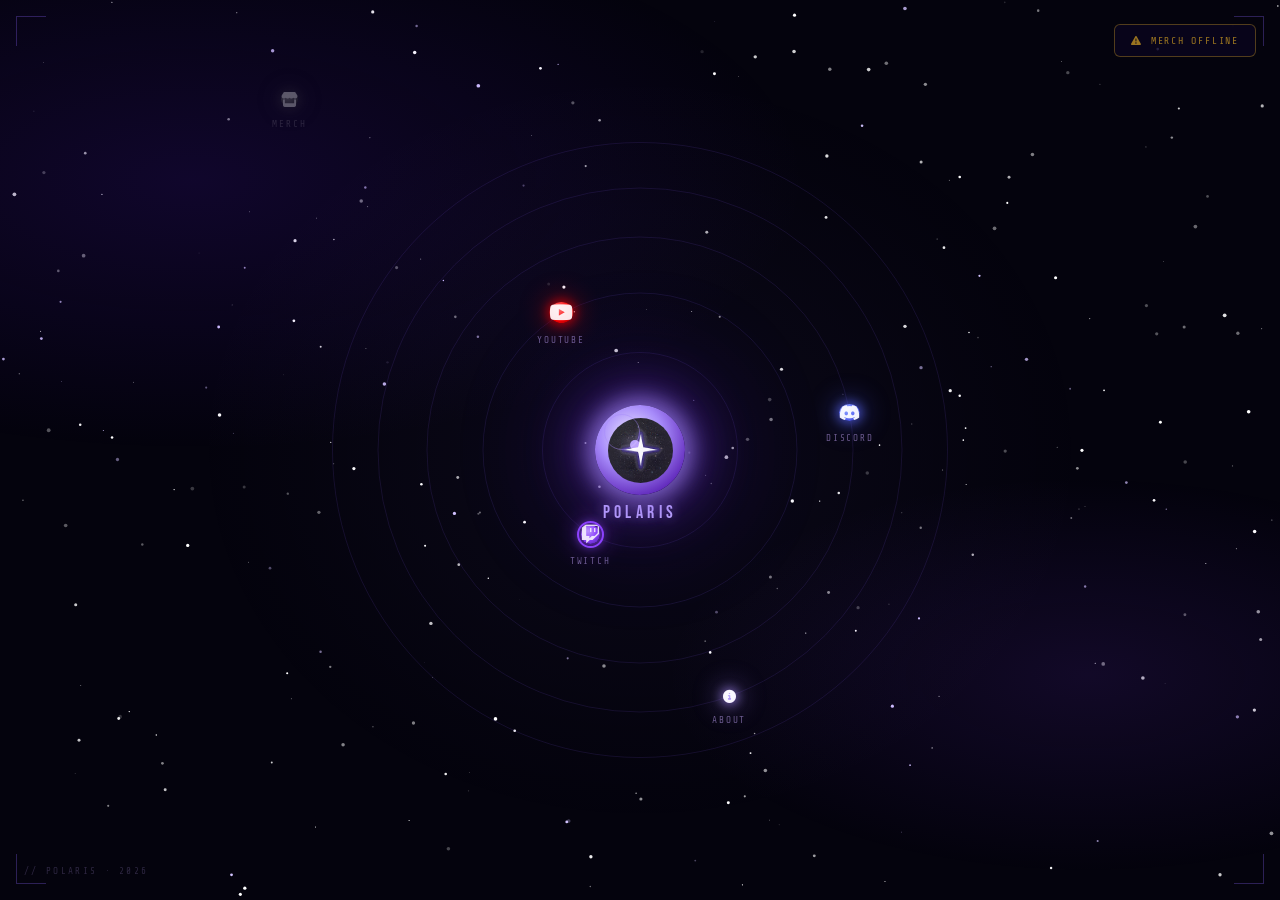
==== index.html @ 4f9663e0 "Initial upload" ====
<!DOCTYPE html>
<html lang="en">

<head>
    <meta charset="UTF-8" />
    <meta name="viewport" content="width=device-width, initial-scale=1.0" />
    <title>Polaris</title>
    <link rel="preconnect" href="https://fonts.googleapis.com">
    <link
        href="https://fonts.googleapis.com/css2?family=Share+Tech+Mono&family=Bebas+Neue&family=Rajdhani:wght@300;400;600;700&display=swap"
        rel="stylesheet">
    <link rel="stylesheet" href="https://cdnjs.cloudflare.com/ajax/libs/font-awesome/6.6.0/css/all.min.css">
    <link rel="stylesheet" href="Styles/style.css">
</head>

<body>

    <div id="cursor"></div>
    <div id="cursorRing"></div>

    <canvas id="starfield"></canvas>
    <div class="nebula"></div>

    <div class="corner tl"></div>
    <div class="corner tr"></div>
    <div class="corner bl"></div>
    <div class="corner br"></div>

    <div class="warning-float">
        <i class="fa-solid fa-triangle-exclamation"></i>
        Merch offline
    </div>

    <div class="solar-container" id="solarContainer">
        <!-- Sun -->
        <div class="sun" id="sun">
            <img src="Images/pfp.jpg" alt="Polaris"
                onerror="this.style.display='none';this.parentElement.style.background='radial-gradient(circle at 40% 35%, #ede9fe 0%, #a78bfa 40%, #5b21b6 80%, #2e1065 100%)'">
        </div>
        <div class="sun-label">POLARIS</div>
    </div>

    <div class="footer">// POLARIS · 2026</div>

    <script src="Scripts/main.js"></script>
</body>

</html>
---- Styles/style.css ----
/* style.css */
:root {
  --bg: #04030d;
  --accent: #a78bfa;
  --accent2: #7c3aed;
  --accent3: #c4b5fd;
  --text: #ede9fe;
  --muted: #6b5a8e;
  --border: rgba(138,100,255,0.18);
}

*, *::before, *::after {
  box-sizing: border-box;
  margin: 0;
  padding: 0;
}

body {
  background: var(--bg);
  color: var(--text);
  font-family: 'Rajdhani', sans-serif;
  min-height: 100vh;
  overflow: hidden;
  position: relative;
  display: flex;
  align-items: center;
  justify-content: center;
}

/* Custom cursor */
body { cursor: none; }
#cursor {
  position: fixed;
  width: 10px; height: 10px;
  background: var(--accent);
  border-radius: 50%;
  pointer-events: none;
  z-index: 9999;
  transform: translate(-50%, -50%);
  box-shadow: 0 0 16px var(--accent);
  mix-blend-mode: screen;
  transition: transform 0.05s;
}
#cursorRing {
  position: fixed;
  width: 36px; height: 36px;
  border: 1px solid rgba(167,139,250,0.45);
  border-radius: 50%;
  pointer-events: none;
  z-index: 9998;
  transform: translate(-50%, -50%);
  transition: width 0.2s ease, height 0.2s ease, border-color 0.2s ease, left 0.08s ease, top 0.08s ease;
}

/* Stars */
canvas#starfield {
  position: fixed;
  inset: 0;
  z-index: 0;
  pointer-events: none;
}

/* Nebula wash */
.nebula {
  position: fixed;
  inset: 0;
  background:
    radial-gradient(ellipse 80% 50% at 15% 20%, rgba(88,28,220,0.15) 0%, transparent 60%),
    radial-gradient(ellipse 60% 40% at 85% 75%, rgba(124,58,237,0.12) 0%, transparent 55%),
    radial-gradient(ellipse 50% 60% at 50% 50%, rgba(167,139,250,0.05) 0%, transparent 70%);
  pointer-events: none;
  z-index: 1;
  animation: nebulaShift 25s ease-in-out infinite alternate;
}
@keyframes nebulaShift {
  0%   { opacity: 0.8; transform: scale(1); }
  100% { opacity: 1; transform: scale(1.05); }
}

/* Main solar system container */
.solar-container {
  position: relative;
  z-index: 10;
  width: min(100vw, 100vh);
  height: min(100vw, 100vh);
  max-width: 700px;
  max-height: 700px;
}

/* Sun (Polaris center) */
.sun {
  position: absolute;
  top: 50%; left: 50%;
  transform: translate(-50%, -50%);
  width: 90px; height: 90px;
  border-radius: 50%;
  background: radial-gradient(circle at 40% 35%, #ede9fe 0%, #a78bfa 40%, #5b21b6 80%, #2e1065 100%);
  box-shadow:
    0 0 20px 8px rgba(167,139,250,0.6),
    0 0 50px 20px rgba(124,58,237,0.35),
    0 0 100px 50px rgba(88,28,220,0.15);
  animation: sunPulse 4s ease-in-out infinite;
  z-index: 20;
  cursor: none;
  display: flex;
  align-items: center;
  justify-content: center;
  flex-direction: column;
  gap: 2px;
}
.sun img {
  width: 65px; height: 65px;
  border-radius: 50%;
  object-fit: cover;
  opacity: 0.9;
}
@keyframes sunPulse {
  0%, 100% { box-shadow: 0 0 20px 8px rgba(167,139,250,0.6), 0 0 50px 20px rgba(124,58,237,0.35), 0 0 100px 50px rgba(88,28,220,0.15); }
  50%       { box-shadow: 0 0 30px 14px rgba(167,139,250,0.8), 0 0 70px 30px rgba(124,58,237,0.45), 0 0 130px 70px rgba(88,28,220,0.2); }
}

.sun-label {
  position: absolute;
  top: calc(50% + 52px);
  left: 50%;
  transform: translateX(-50%);
  font-family: 'Bebas Neue', sans-serif;
  font-size: 1.1rem;
  letter-spacing: 0.25em;
  color: var(--accent3);
  white-space: nowrap;
  text-shadow: 0 0 12px rgba(167,139,250,0.6);
  pointer-events: none;
}

/* Orbital rings */
.orbit {
  position: absolute;
  top: 50%; left: 50%;
  border-radius: 50%;
  border: 1px solid rgba(138,100,255,0.12);
  transform: translate(-50%, -50%);
  pointer-events: none;
}

/* Planet wrapper — moved during animation */
.planet-orbit {
  position: absolute;
  width: 1px;
  height: 1px;
  transform: translate(-50%, -50%);
  pointer-events: none;
}

/* Planet button */
.planet {
  position: absolute;
  border-radius: 50%;
  display: flex;
  align-items: center;
  justify-content: center;
  flex-direction: column;
  text-decoration: none;
  color: var(--text);
  pointer-events: all;
  cursor: none;
  transition: filter 0.3s ease, transform 0.3s ease;
  transform: translate(-50%, -50%);
  z-index: 30;
}
.planet:hover {
  filter: brightness(1.4) saturate(1.3);
  transform: translate(-50%, -50%) scale(1.25);
  z-index: 50;
}
.planet:hover .planet-tooltip {
  opacity: 1;
  transform: translateX(-50%) translateY(-8px);
}
.planet-inner {
  width: 100%;
  height: 100%;
  border-radius: 50%;
  display: flex;
  align-items: center;
  justify-content: center;
  font-size: 1.3rem;
  position: relative;
}
.planet-label {
  position: absolute;
  bottom: -22px;
  left: 50%;
  transform: translateX(-50%);
  font-family: 'Share Tech Mono', monospace;
  font-size: 0.58rem;
  letter-spacing: 0.2em;
  color: var(--muted);
  white-space: nowrap;
  text-transform: uppercase;
}
.planet-tooltip {
  position: absolute;
  bottom: calc(100% + 14px);
  left: 50%;
  transform: translateX(-50%) translateY(0px);
  background: rgba(10,5,30,0.92);
  border: 1px solid var(--border);
  border-radius: 6px;
  padding: 8px 14px;
  font-family: 'Rajdhani', sans-serif;
  font-size: 0.85rem;
  font-weight: 600;
  letter-spacing: 0.08em;
  white-space: nowrap;
  color: var(--accent3);
  opacity: 0;
  transition: opacity 0.2s ease, transform 0.2s ease;
  pointer-events: none;
  z-index: 100;
}
.planet-tooltip::after {
  content: '';
  position: absolute;
  top: 100%;
  left: 50%;
  transform: translateX(-50%);
  border: 5px solid transparent;
  border-top-color: var(--border);
}

/* Disabled planet */
.planet.disabled {
  opacity: 0.35;
  filter: grayscale(0.6);
  pointer-events: none;
}

/* Live badge on Twitch planet */
.live-ring {
  position: absolute;
  inset: -4px;
  border-radius: 50%;
  border: 2px solid #9146ff;
  animation: liveRingPulse 2s ease-in-out infinite;
}
@keyframes liveRingPulse {
  0%, 100% { opacity: 0.4; transform: scale(1); }
  50%       { opacity: 1;   transform: scale(1.08); }
}

/* Status indicator */
.status-bar {
  position: fixed;
  bottom: 24px;
  left: 50%;
  transform: translateX(-50%);
  font-family: 'Share Tech Mono', monospace;
  font-size: 0.65rem;
  letter-spacing: 0.3em;
  color: var(--muted);
  text-transform: uppercase;
  z-index: 100;
  display: flex;
  align-items: center;
  gap: 10px;
}
.status-dot {
  width: 6px; height: 6px;
  border-radius: 50%;
  background: var(--accent);
  animation: statusBlink 2s ease-in-out infinite;
}
@keyframes statusBlink {
  0%, 100% { opacity: 1; }
  50% { opacity: 0.2; }
}

/* Warning box for merch */
.warning-float {
  position: fixed;
  top: 24px;
  right: 24px;
  background: rgba(10,5,30,0.85);
  border: 1px solid rgba(251,191,36,0.3);
  border-radius: 6px;
  padding: 10px 16px;
  font-family: 'Share Tech Mono', monospace;
  font-size: 0.62rem;
  letter-spacing: 0.18em;
  color: rgba(251,191,36,0.6);
  text-transform: uppercase;
  z-index: 100;
  display: flex;
  align-items: center;
  gap: 8px;
}

/* Corner decorations */
.corner {
  position: fixed;
  width: 30px; height: 30px;
  border-color: rgba(138,100,255,0.3);
  border-style: solid;
  pointer-events: none;
  z-index: 5;
}
.corner.tl { top: 16px; left: 16px; border-width: 1px 0 0 1px; }
.corner.tr { top: 16px; right: 16px; border-width: 1px 1px 0 0; }
.corner.bl { bottom: 16px; left: 16px; border-width: 0 0 1px 1px; }
.corner.br { bottom: 16px; right: 16px; border-width: 0 1px 1px 0; }

/* Footer */
.footer {
  position: fixed;
  bottom: 24px;
  left: 24px;
  font-family: 'Share Tech Mono', monospace;
  font-size: 0.58rem;
  letter-spacing: 0.25em;
  color: rgba(107,90,142,0.4);
  text-transform: uppercase;
}

/* Mobile adjustments */
@media (max-width: 600px) {
  .solar-container {
    max-width: 380px;
    max-height: 380px;
  }
  .warning-float { display: none; }
}
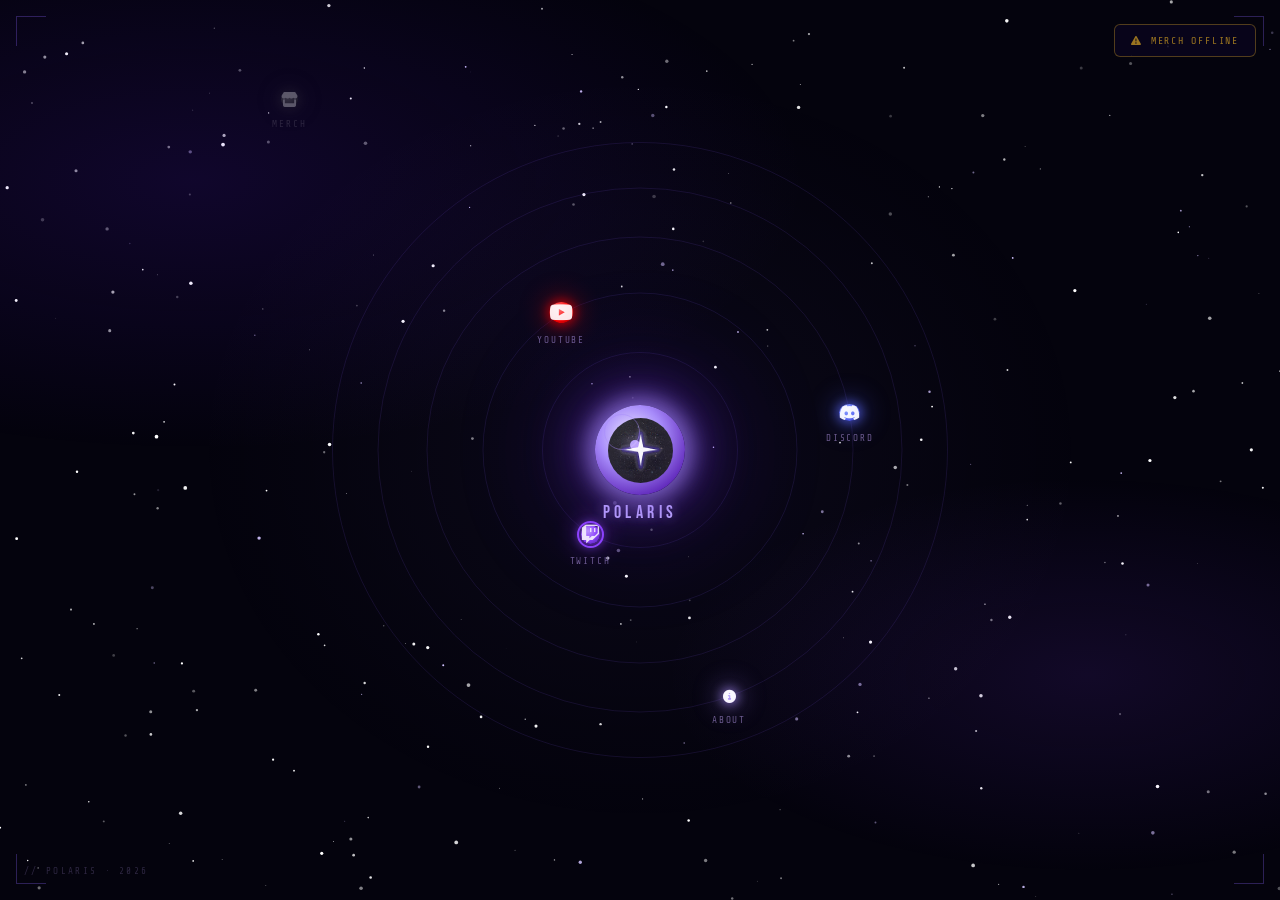
==== commit 8fd39ff9: "added metadata to the site" ====
--- a/index.html
+++ b/index.html
@@ -4,13 +4,25 @@
 <head>
     <meta charset="UTF-8" />
     <meta name="viewport" content="width=device-width, initial-scale=1.0" />
+
     <title>Polaris</title>
+
+    <link rel="icon" type="image/jpeg" href="Images/pfp.jpg" sizes="32x32" />
+    <link rel="apple-touch-icon" href="Images/pfp.jpg">
+
     <link rel="preconnect" href="https://fonts.googleapis.com">
-    <link
-        href="https://fonts.googleapis.com/css2?family=Share+Tech+Mono&family=Bebas+Neue&family=Rajdhani:wght@300;400;600;700&display=swap"
-        rel="stylesheet">
+    <link href="https://fonts.googleapis.com/css2?family=Share+Tech+Mono&family=Bebas+Neue&family=Rajdhani:wght@300;400;600;700&display=swap"rel="stylesheet">
     <link rel="stylesheet" href="https://cdnjs.cloudflare.com/ajax/libs/font-awesome/6.6.0/css/all.min.css">
     <link rel="stylesheet" href="Styles/style.css">
+
+    <meta property="og:title" content="Polaris">
+    <meta property="og:description" content="Official Website For Polaris.">
+    <meta property="og:type" content="website">
+    <meta property="og:image" content="https://iron1374.github.io/Links/Images/pfp.jpg">
+    <meta property="og:image:width" content="512">
+    <meta property="og:image:height" content="512">
+    <meta property="og:image:type" content="image/jpeg">
+
 </head>
 
 <body>
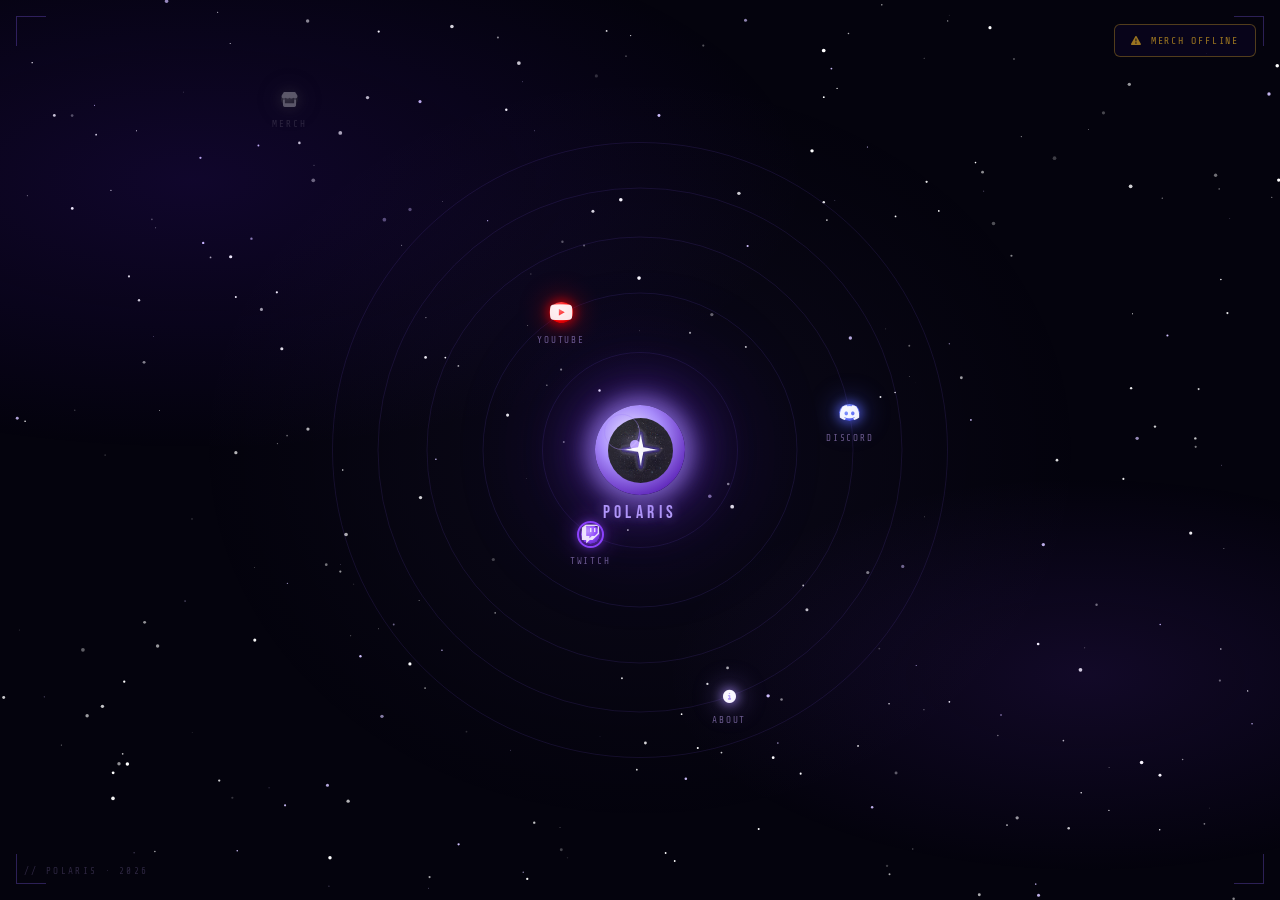
==== commit 416eef01: "updated metadata to work with new uname" ====
--- a/index.html
+++ b/index.html
@@ -18,7 +18,7 @@
     <meta property="og:title" content="Polaris">
     <meta property="og:description" content="Official Website For Polaris.">
     <meta property="og:type" content="website">
-    <meta property="og:image" content="https://iron1374.github.io/Links/Images/pfp.jpg">
+    <meta property="og:image" content="https://polaris1374.github.io/Links/Images/pfp.jpg">
     <meta property="og:image:width" content="512">
     <meta property="og:image:height" content="512">
     <meta property="og:image:type" content="image/jpeg">
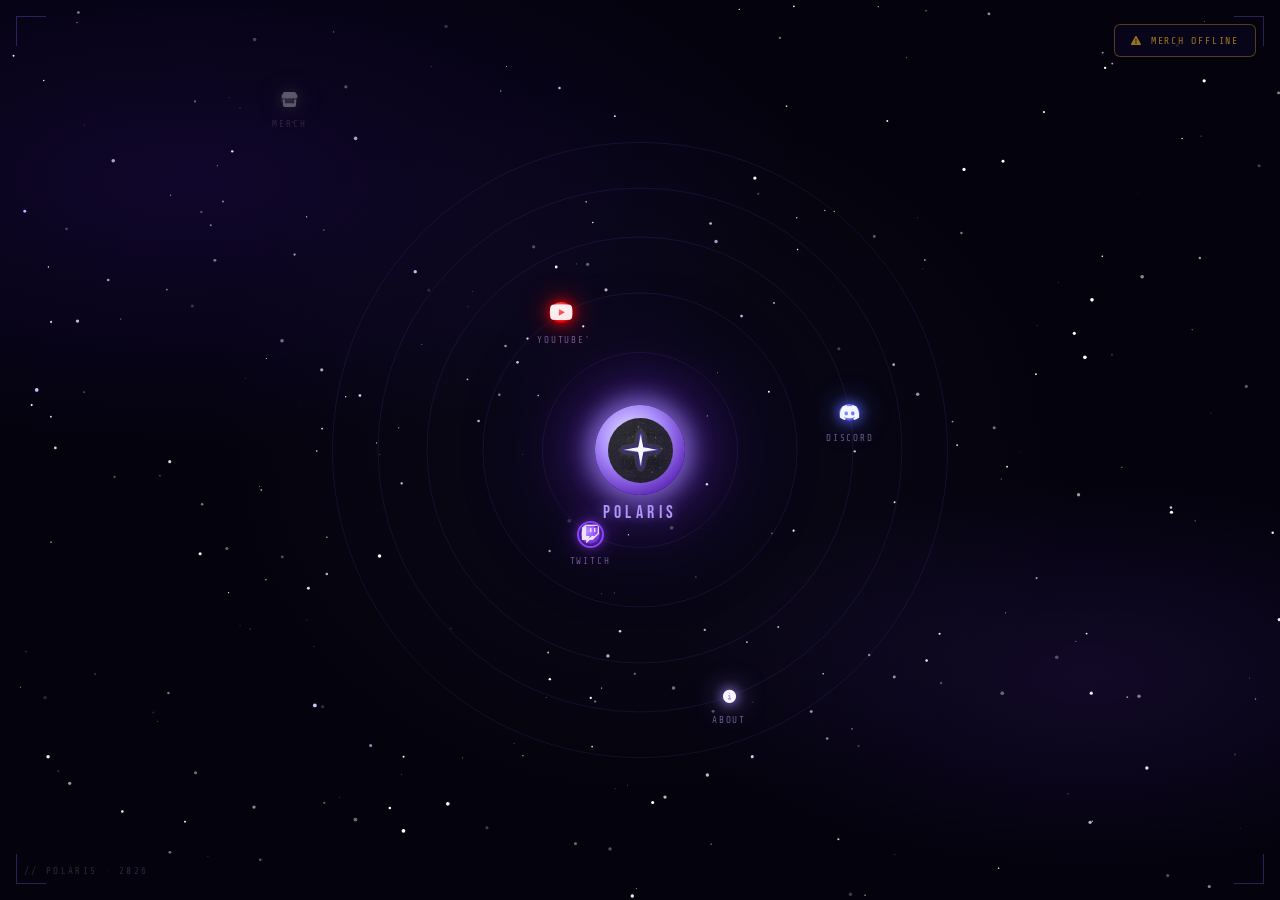
==== commit 677ef126: "Merge pull request #2 from Polaris1374/dev Dev" ====
--- a/index.html
+++ b/index.html
@@ -18,9 +18,7 @@
     <meta property="og:title" content="Polaris">
     <meta property="og:description" content="Official Website For Polaris.">
     <meta property="og:type" content="website">
-    <meta property="og:image" content="https://polaris1374.github.io/Links/Images/pfp.jpg">
-    <meta property="og:image:width" content="512">
-    <meta property="og:image:height" content="512">
+    <meta property="og:image" content="https://polaris1374.github.io/Links/Images/meta.jpg">
     <meta property="og:image:type" content="image/jpeg">
 
 </head>
@@ -55,6 +53,8 @@
     <div class="footer">// POLARIS · 2026</div>
 
     <script src="Scripts/main.js"></script>
+    <script src="Scripts/blackhole.js"></script>
+    <script src="Scripts/cursor.js" defer></script>
 </body>
 
 </html>
--- a/Styles/style.css
+++ b/Styles/style.css
@@ -27,30 +27,8 @@
   justify-content: center;
 }
 
-/* Custom cursor */
+/* Custom cursor — handled by cursor.js */
 body { cursor: none; }
-#cursor {
-  position: fixed;
-  width: 10px; height: 10px;
-  background: var(--accent);
-  border-radius: 50%;
-  pointer-events: none;
-  z-index: 9999;
-  transform: translate(-50%, -50%);
-  box-shadow: 0 0 16px var(--accent);
-  mix-blend-mode: screen;
-  transition: transform 0.05s;
-}
-#cursorRing {
-  position: fixed;
-  width: 36px; height: 36px;
-  border: 1px solid rgba(167,139,250,0.45);
-  border-radius: 50%;
-  pointer-events: none;
-  z-index: 9998;
-  transform: translate(-50%, -50%);
-  transition: width 0.2s ease, height 0.2s ease, border-color 0.2s ease, left 0.08s ease, top 0.08s ease;
-}
 
 /* Stars */
 canvas#starfield {
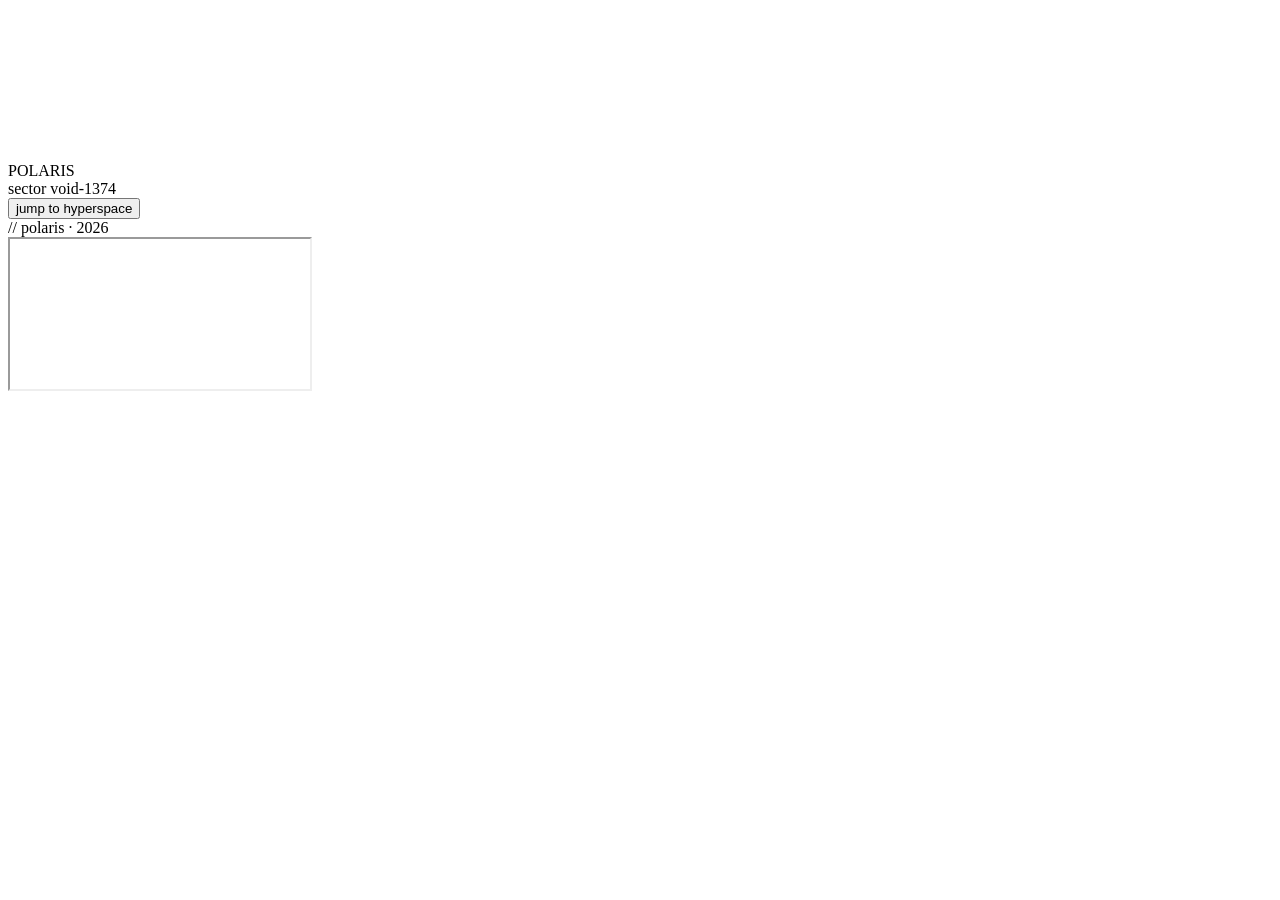
==== commit 1f548389: "changes to meta data, about was giving issues" ====
--- a/index.html
+++ b/index.html
@@ -1,60 +1,48 @@
 <!DOCTYPE html>
 <html lang="en">
+<head>
+  <meta charset="UTF-8" />
+  <meta name="viewport" content="width=device-width, initial-scale=1.0" />
+  <title>Polaris</title>
 
-<head>
-    <meta charset="UTF-8" />
-    <meta name="viewport" content="width=device-width, initial-scale=1.0" />
+  <link rel="icon" type="image/jpeg" href="Images/pfp.jpg" sizes="32x32" />
+  <link rel="apple-touch-icon" href="Images/pfp.jpg">
 
-    <title>Polaris</title>
+  <link rel="preconnect" href="https://fonts.googleapis.com">
+  <link href="https://fonts.googleapis.com/css2?family=Bebas+Neue&family=Share+Tech+Mono&display=swap" rel="stylesheet">
 
-    <link rel="icon" type="image/jpeg" href="Images/pfp.jpg" sizes="32x32" />
-    <link rel="apple-touch-icon" href="Images/pfp.jpg">
+  <meta property="og:title" content="Polaris">
+  <meta property="og:description" content="Official Website For Polaris.">
+  <meta property="og:type" content="website">
+  <meta property="og:image" content="https://polaris1374.github.io/Links/Images/meta.jpg">
+  <meta property="og:image:type" content="image/jpeg">
 
-    <link rel="preconnect" href="https://fonts.googleapis.com">
-    <link href="https://fonts.googleapis.com/css2?family=Share+Tech+Mono&family=Bebas+Neue&family=Rajdhani:wght@300;400;600;700&display=swap"rel="stylesheet">
-    <link rel="stylesheet" href="https://cdnjs.cloudflare.com/ajax/libs/font-awesome/6.6.0/css/all.min.css">
-    <link rel="stylesheet" href="Styles/style.css">
-
-    <meta property="og:title" content="Polaris">
-    <meta property="og:description" content="Official Website For Polaris.">
-    <meta property="og:type" content="website">
-    <meta property="og:image" content="https://polaris1374.github.io/Links/Images/meta.jpg">
-    <meta property="og:image:type" content="image/jpeg">
-
+  <link rel="stylesheet" href="Styles/boot.css">
 </head>
-
 <body>
 
-    <div id="cursor"></div>
-    <div id="cursorRing"></div>
+  <div id="cursor"></div>
+  <div id="cursorRing"></div>
 
-    <canvas id="starfield"></canvas>
-    <div class="nebula"></div>
+  <canvas id="warp"></canvas>
 
-    <div class="corner tl"></div>
-    <div class="corner tr"></div>
-    <div class="corner bl"></div>
-    <div class="corner br"></div>
+  <div class="corner tl"></div>
+  <div class="corner tr"></div>
+  <div class="corner bl"></div>
+  <div class="corner br"></div>
 
-    <div class="warning-float">
-        <i class="fa-solid fa-triangle-exclamation"></i>
-        Merch offline
-    </div>
+  <div class="hud">
+    <div class="hud-logo" id="logo">POLARIS</div>
+    <div class="hud-sub"  id="sub">sector void-1374</div>
+    <div class="hud-line" id="line"></div>
+    <button class="hud-btn" id="jumpBtn">jump to hyperspace</button>
+  </div>
 
-    <div class="solar-container" id="solarContainer">
-        <!-- Sun -->
-        <div class="sun" id="sun">
-            <img src="Images/pfp.jpg" alt="Polaris"
-                onerror="this.style.display='none';this.parentElement.style.background='radial-gradient(circle at 40% 35%, #ede9fe 0%, #a78bfa 40%, #5b21b6 80%, #2e1065 100%)'">
-        </div>
-        <div class="sun-label">POLARIS</div>
-    </div>
+  <div class="footer" id="footer">// polaris · 2026</div>
+  <div class="flash"  id="flash"></div>
+  <iframe id="mainFrame" src="" title="Polaris"></iframe>
 
-    <div class="footer">// POLARIS · 2026</div>
-
-    <script src="Scripts/main.js"></script>
-    <script src="Scripts/blackhole.js"></script>
-    <script src="Scripts/cursor.js" defer></script>
+  <script src="Scripts/boot.js"></script>
+  <script src="Scripts/cursor.js" defer></script>
 </body>
-
 </html>
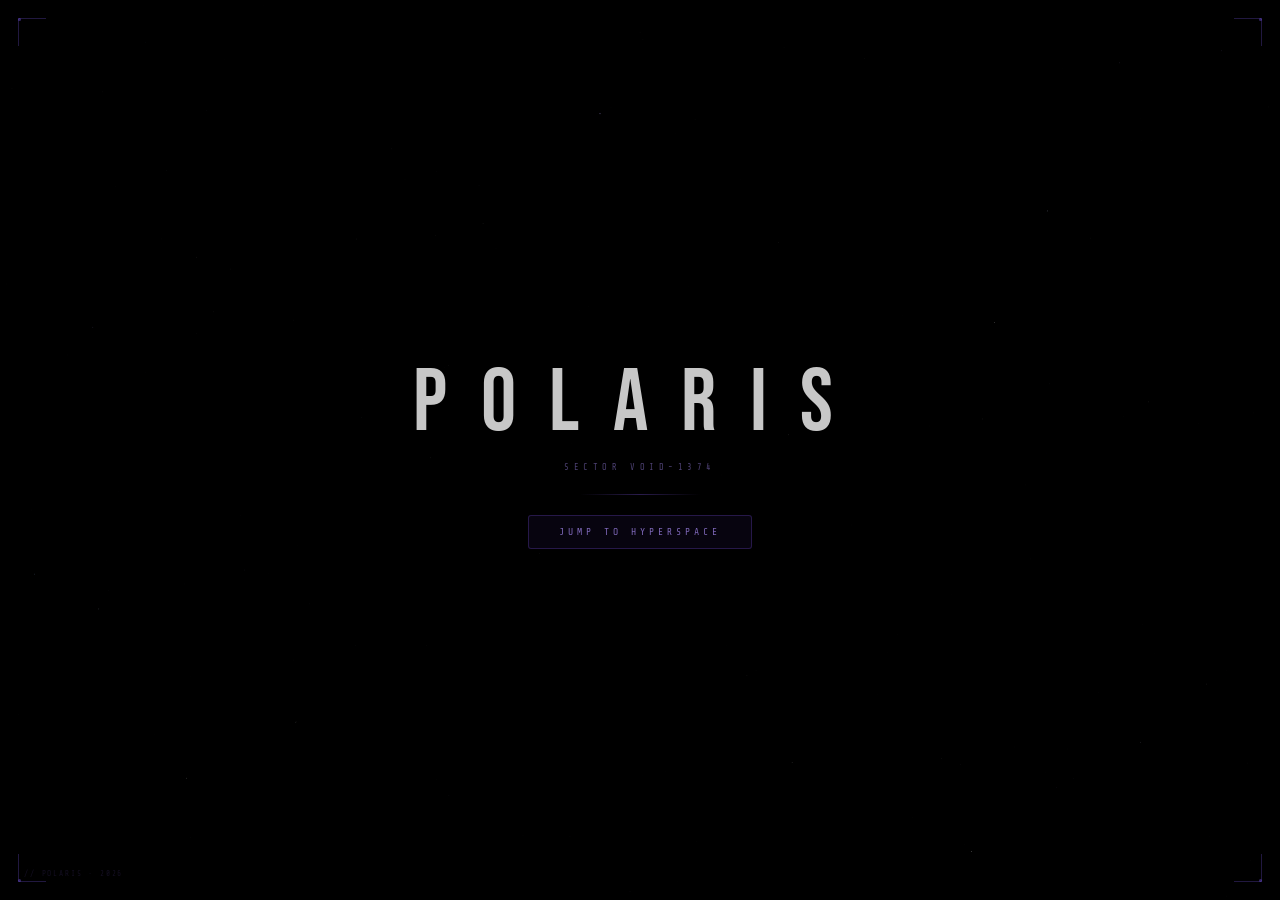
==== commit 689fe653: "update Poalris shcedule" ====
--- a/index.html
+++ b/index.html
@@ -1,48 +1,48 @@
-<!DOCTYPE html>
-<html lang="en">
-<head>
-  <meta charset="UTF-8" />
-  <meta name="viewport" content="width=device-width, initial-scale=1.0" />
-  <title>Polaris</title>
-
-  <link rel="icon" type="image/jpeg" href="Images/pfp.jpg" sizes="32x32" />
-  <link rel="apple-touch-icon" href="Images/pfp.jpg">
-
-  <link rel="preconnect" href="https://fonts.googleapis.com">
-  <link href="https://fonts.googleapis.com/css2?family=Bebas+Neue&family=Share+Tech+Mono&display=swap" rel="stylesheet">
-
-  <meta property="og:title" content="Polaris">
-  <meta property="og:description" content="Official Website For Polaris.">
-  <meta property="og:type" content="website">
-  <meta property="og:image" content="https://polaris1374.github.io/Links/Images/meta.jpg">
-  <meta property="og:image:type" content="image/jpeg">
-
-  <link rel="stylesheet" href="Styles/boot.css">
-</head>
-<body>
-
-  <div id="cursor"></div>
-  <div id="cursorRing"></div>
-
-  <canvas id="warp"></canvas>
-
-  <div class="corner tl"></div>
-  <div class="corner tr"></div>
-  <div class="corner bl"></div>
-  <div class="corner br"></div>
-
-  <div class="hud">
-    <div class="hud-logo" id="logo">POLARIS</div>
-    <div class="hud-sub"  id="sub">sector void-1374</div>
-    <div class="hud-line" id="line"></div>
-    <button class="hud-btn" id="jumpBtn">jump to hyperspace</button>
-  </div>
-
-  <div class="footer" id="footer">// polaris · 2026</div>
-  <div class="flash"  id="flash"></div>
-  <iframe id="mainFrame" src="" title="Polaris"></iframe>
-
-  <script src="Scripts/boot.js"></script>
-  <script src="Scripts/cursor.js" defer></script>
-</body>
+<!DOCTYPE html>
+<html lang="en">
+<head>
+  <meta charset="UTF-8" />
+  <meta name="viewport" content="width=device-width, initial-scale=1.0" />
+  <title>Polaris</title>
+
+  <link rel="icon" type="image/jpeg" href="Images/pfp.png" sizes="32x32" />
+  <link rel="apple-touch-icon" href="Images/pfp.png">
+
+  <link rel="preconnect" href="https://fonts.googleapis.com">
+  <link href="https://fonts.googleapis.com/css2?family=Bebas+Neue&family=Share+Tech+Mono&display=swap" rel="stylesheet">
+
+  <meta property="og:title" content="Polaris">
+  <meta property="og:description" content="Official Website For Polaris.">
+  <meta property="og:type" content="website">
+  <meta property="og:image" content="https://polaris1374.github.io/Links/Images/meta.jpg">
+  <meta property="og:image:type" content="image/jpeg">
+
+  <link rel="stylesheet" href="Styles/boot.css">
+</head>
+<body>
+
+  <div id="cursor"></div>
+  <div id="cursorRing"></div>
+
+  <canvas id="warp"></canvas>
+
+  <div class="corner tl"></div>
+  <div class="corner tr"></div>
+  <div class="corner bl"></div>
+  <div class="corner br"></div>
+
+  <div class="hud">
+    <div class="hud-logo" id="logo">POLARIS</div>
+    <div class="hud-sub"  id="sub">sector void-1374</div>
+    <div class="hud-line" id="line"></div>
+    <button class="hud-btn" id="jumpBtn">jump to hyperspace</button>
+  </div>
+
+  <div class="footer" id="footer">// polaris · 2026</div>
+  <div class="flash"  id="flash"></div>
+  <iframe id="mainFrame" src="" title="Polaris"></iframe>
+
+  <script src="Scripts/boot.js"></script>
+  <script src="Scripts/cursor.js" defer></script>
+</body>
 </html>
--- a/Styles/boot.css
+++ b/Styles/boot.css
@@ -0,0 +1,143 @@
+/* ── boot.css — Polaris Warp Entry Page ── */
+
+*, *::before, *::after { margin: 0; padding: 0; box-sizing: border-box; }
+
+html, body {
+  width: 100%; height: 100%;
+  background: #000;
+  overflow: hidden;
+  font-family: 'Share Tech Mono', monospace;
+}
+
+canvas { position: fixed; inset: 0; display: block; }
+
+/* ── HUD — centred column, everything stacked under POLARIS ── */
+.hud {
+  position: fixed; inset: 0; z-index: 10;
+  display: flex; flex-direction: column;
+  align-items: center; justify-content: center;
+  gap: 0;
+  pointer-events: none;
+}
+
+/* POLARIS title */
+.hud-logo {
+  font-family: 'Bebas Neue', sans-serif;
+  font-size: clamp(3rem, 9vw, 5.5rem);
+  letter-spacing: 0.38em;
+  color: rgba(255,255,255,0.78);
+  animation: logoIn 1s 0.2s cubic-bezier(0.16,1,0.3,1) both;
+  transition: opacity 0.9s ease, filter 0.9s ease, letter-spacing 1.1s ease;
+}
+.hud-logo.gone {
+  opacity: 0;
+  filter: blur(14px);
+  letter-spacing: 1.4em;
+}
+@keyframes logoIn {
+  from { opacity: 0; letter-spacing: 0.7em; filter: blur(10px); }
+  to   { opacity: 1; letter-spacing: 0.38em; filter: blur(0); }
+}
+
+/* sub-label */
+.hud-sub {
+  font-size: 0.54rem; letter-spacing: 0.52em; text-transform: uppercase;
+  color: rgba(170,145,255,0.45);
+  margin-top: 6px;
+  animation: fadeUp 0.8s 0.8s ease both;
+  transition: opacity 0.6s ease;
+}
+.hud-sub.gone { opacity: 0; }
+
+/* separator line between sub and button */
+.hud-line {
+  width: 120px; height: 1px;
+  background: linear-gradient(90deg, transparent, rgba(120,80,220,0.35), transparent);
+  margin: 22px 0 20px;
+  animation: fadeUp 0.6s 1.1s ease both;
+  transition: opacity 0.5s ease;
+}
+.hud-line.gone { opacity: 0; }
+
+/* jump button */
+.hud-btn {
+  pointer-events: all;
+  font-family: 'Share Tech Mono', monospace;
+  font-size: 0.6rem; letter-spacing: 0.42em; text-transform: uppercase;
+  color: rgba(175,145,255,0.7);
+  background: rgba(90,50,190,0.08);
+  border: 1px solid rgba(110,70,210,0.3);
+  border-radius: 3px;
+  padding: 11px 30px;
+  animation: fadeUp 0.7s 1.3s ease both, btnGlow 3s 2.5s ease-in-out infinite;
+  transition: background 0.25s, border-color 0.25s, color 0.25s,
+              box-shadow 0.25s, opacity 0.5s ease;
+}
+.hud-btn:hover {
+  background: rgba(100,60,210,0.18);
+  border-color: rgba(167,139,250,0.62);
+  color: rgba(225,210,255,0.95);
+  box-shadow: 0 0 26px rgba(110,70,210,0.3), 0 0 6px rgba(167,139,250,0.2);
+  animation: none;
+}
+.hud-btn.gone {
+  opacity: 0;
+  pointer-events: none;
+}
+
+@keyframes fadeUp {
+  from { opacity: 0; transform: translateY(10px); }
+  to   { opacity: 1; transform: translateY(0); }
+}
+@keyframes btnGlow {
+  0%,100% { box-shadow: 0 0 0   rgba(110,70,210,0);    border-color: rgba(110,70,210,0.3); }
+  50%     { box-shadow: 0 0 22px rgba(110,70,210,0.32); border-color: rgba(155,120,250,0.52); }
+}
+
+/* ── CORNERS ── */
+.corner {
+  position: fixed; width: 28px; height: 28px;
+  border-color: rgba(130,95,255,0.25); border-style: solid;
+  pointer-events: none; z-index: 20;
+}
+.corner::after {
+  content: ''; position: absolute; width: 3px; height: 3px;
+  border-radius: 50%; background: rgba(130,95,255,0.4);
+}
+.corner.tl { top:18px; left:18px;   border-width:1px 0 0 1px; } .corner.tl::after { top:-1px; left:-1px; }
+.corner.tr { top:18px; right:18px;  border-width:1px 1px 0 0; } .corner.tr::after { top:-1px; right:-1px; }
+.corner.bl { bottom:18px; left:18px;  border-width:0 0 1px 1px; } .corner.bl::after { bottom:-1px; left:-1px; }
+.corner.br { bottom:18px; right:18px; border-width:0 1px 1px 0; } .corner.br::after { bottom:-1px; right:-1px; }
+
+/* ── FOOTER ── */
+.footer {
+  position: fixed; bottom: 22px; left: 24px; z-index: 20;
+  font-size: 0.48rem; letter-spacing: 0.24em;
+  color: rgba(70,50,120,0.28); text-transform: uppercase;
+  animation: fadeUp 0.8s 1.5s ease both;
+  transition: opacity 0.6s ease;
+}
+.footer.gone { opacity: 0; }
+
+/* ── FLASH ── */
+.flash {
+  position: fixed; inset: 0; z-index: 60;
+  background: #fff; opacity: 0; pointer-events: none;
+  transition: opacity 0.06s ease;
+}
+.flash.bright  { opacity: 1; }
+.flash.fadeout { opacity: 0; transition: opacity 1.1s cubic-bezier(0.4,0,0.2,1); }
+
+/* ── MAIN IFRAME — crossfades in after flash peak ── */
+#mainFrame {
+  position: fixed; inset: 0; z-index: 55;
+  width: 100%; height: 100%;
+  border: none;
+  opacity: 0;
+  pointer-events: none;
+  transition: opacity 1.0s cubic-bezier(0.4,0,0.2,1);
+}
+#mainFrame.visible {
+  opacity: 1;
+  pointer-events: all;
+}
